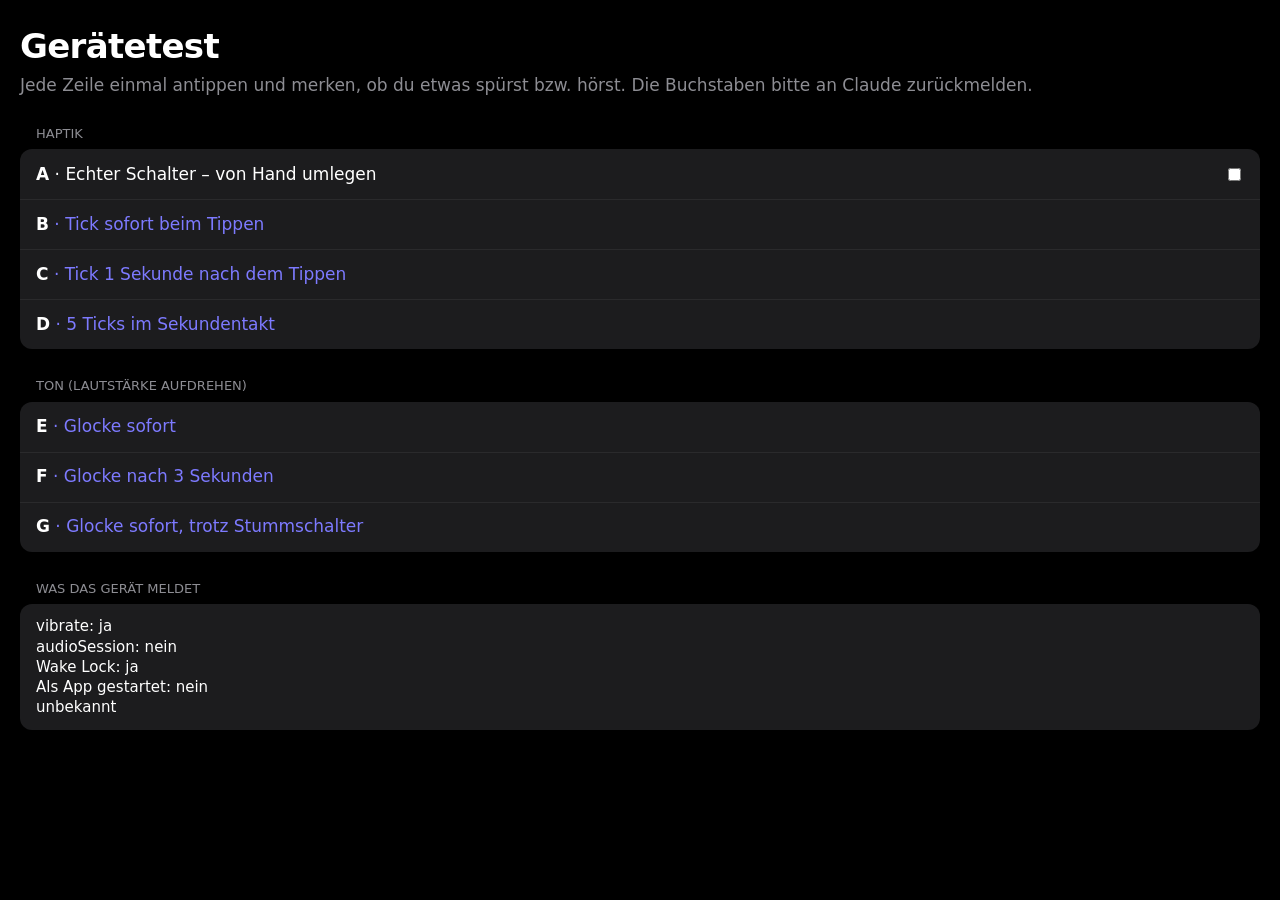
==== test.html @ 72344fc7 "Pruefseite fuer Haptik und Ton am Geraet Co-Authored-By: Claude Opus 5.5 (1M context) <noreply@anthr" ====
<!doctype html>
<html lang="de">
<head>
  <meta charset="utf-8">
  <meta name="viewport" content="width=device-width, initial-scale=1, viewport-fit=cover">
  <meta name="theme-color" content="#000000">
  <title>30 Sekunden – Gerätetest</title>
  <style>
    /* Prüfseite für Haptik und Ton – gehört nicht zum Spiel */
    body {
      margin: 0;
      padding: calc(24px + env(safe-area-inset-top)) 20px calc(24px + env(safe-area-inset-bottom));
      background: #000;
      color: #fff;
      font: 17px/1.35 -apple-system, BlinkMacSystemFont, system-ui, "Segoe UI", sans-serif;
    }
    h1 { margin: 0 0 4px; font-size: 34px; letter-spacing: -0.02em; }
    h2 { margin: 28px 16px 7px; font-size: 13px; font-weight: 400; text-transform: uppercase; color: rgba(235, 235, 245, 0.6); }
    p { margin: 0 0 8px; color: rgba(235, 235, 245, 0.6); }
    .gruppe { background: #1c1c1e; border-radius: 12px; overflow: hidden; }
    .gruppe > * { display: flex; align-items: center; justify-content: space-between; gap: 12px; width: 100%; min-height: 50px; padding: 8px 16px; box-sizing: border-box; }
    .gruppe > * + * { box-shadow: inset 0 0.5px 0 #38383a; }
    button { font: inherit; color: #7d7aff; text-align: left; background: none; border: 0; cursor: pointer; }
    button:active { opacity: 0.5; }
    b { font-weight: 600; color: #fff; }
    #status { padding: 12px 16px; background: #1c1c1e; border-radius: 12px; font-size: 15px; white-space: pre-wrap; }
  </style>
</head>
<body>
  <h1>Gerätetest</h1>
  <p>Jede Zeile einmal antippen und merken, ob du etwas spürst bzw. hörst. Die Buchstaben bitte an Claude zurückmelden.</p>

  <h2>Haptik</h2>
  <div class="gruppe">
    <label><span><b>A</b> · Echter Schalter – von Hand umlegen</span><input type="checkbox" switch></label>
    <button data-test="b"><span><b>B</b> · Tick sofort beim Tippen</span></button>
    <button data-test="c"><span><b>C</b> · Tick 1 Sekunde nach dem Tippen</span></button>
    <button data-test="d"><span><b>D</b> · 5 Ticks im Sekundentakt</span></button>
  </div>

  <h2>Ton (Lautstärke aufdrehen)</h2>
  <div class="gruppe">
    <button data-test="e"><span><b>E</b> · Glocke sofort</span></button>
    <button data-test="f"><span><b>F</b> · Glocke nach 3 Sekunden</span></button>
    <button data-test="g"><span><b>G</b> · Glocke sofort, trotz Stummschalter</span></button>
  </div>

  <h2>Was das Gerät meldet</h2>
  <div id="status"></div>

  <script>
    const status = document.getElementById("status");
    const zeilen = [];
    function melde(text) {
      zeilen.push(text);
      status.textContent = zeilen.slice(-12).join("\n");
    }

    // Derselbe Umweg wie in der App: unsichtbaren iOS-Schalter anlegen und umlegen
    function tick() {
      if (navigator.vibrate) return navigator.vibrate(70);
      const label = document.createElement("label");
      label.style.display = "none";
      const schalter = document.createElement("input");
      schalter.type = "checkbox";
      schalter.setAttribute("switch", "");
      label.appendChild(schalter);
      document.head.appendChild(label);
      label.click();
      label.remove();
    }

    let audio = null;
    function tonBereit() {
      audio = audio || new (window.AudioContext || window.webkitAudioContext)();
      if (audio.state !== "running") audio.resume();
    }
    function glocke() {
      const t = audio.currentTime;
      for (const [frequenz, anteil] of [[880, 1], [1760, 0.5], [2640, 0.3]]) {
        const oszillator = audio.createOscillator();
        const lautstaerke = audio.createGain();
        oszillator.frequency.value = frequenz;
        lautstaerke.gain.setValueAtTime(0.0001, t);
        lautstaerke.gain.exponentialRampToValueAtTime(0.4 * anteil, t + 0.01);
        lautstaerke.gain.exponentialRampToValueAtTime(0.0001, t + 1.6);
        oszillator.connect(lautstaerke).connect(audio.destination);
        oszillator.start(t);
        oszillator.stop(t + 1.7);
      }
      melde("Glocke gespielt – Zustand: " + audio.state);
    }

    const TESTS = {
      b() { tick(); melde("B ausgelöst"); },
      c() { setTimeout(() => { tick(); melde("C ausgelöst"); }, 1000); },
      d() { for (let i = 0; i < 5; i++) setTimeout(() => { tick(); melde("D Tick " + (i + 1)); }, 1000 * (i + 1)); },
      e() { tonBereit(); glocke(); },
      f() { tonBereit(); melde("F: Glocke kommt in 3 Sekunden …"); setTimeout(glocke, 3000); },
      g() {
        if (navigator.audioSession) navigator.audioSession.type = "playback";
        else melde("G: audioSession gibt es auf diesem Gerät nicht");
        tonBereit();
        glocke();
      },
    };
    document.addEventListener("click", (ereignis) => {
      const knopf = ereignis.target.closest("[data-test]");
      if (!knopf) return;
      try {
        TESTS[knopf.dataset.test]();
      } catch (fehler) {
        melde("Fehler bei " + knopf.dataset.test.toUpperCase() + ": " + fehler);
      }
    });

    melde("vibrate: " + (navigator.vibrate ? "ja" : "nein"));
    melde("audioSession: " + (navigator.audioSession ? "ja (" + navigator.audioSession.type + ")" : "nein"));
    melde("Wake Lock: " + (navigator.wakeLock ? "ja" : "nein"));
    melde("Als App gestartet: " + (navigator.standalone ? "ja" : "nein"));
    melde((navigator.userAgent.match(/OS [\d_]+|Version\/[\d.]+/g) || ["unbekannt"]).join(" · "));
  </script>
</body>
</html>
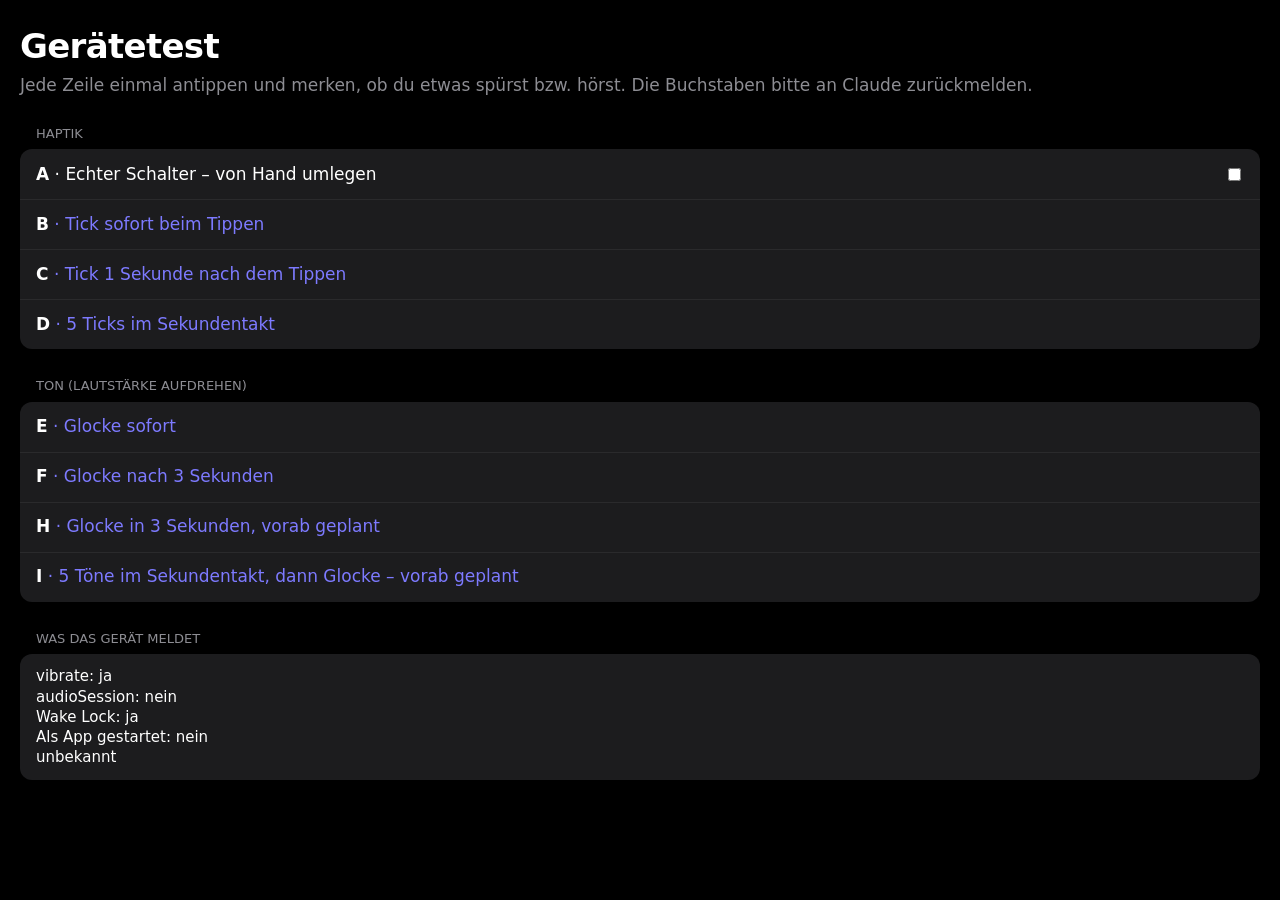
==== commit 236a594d: "Toene vorab einplanen, damit sie auf dem iPhone zu hoeren sind Countdown-Toene, je ein Ton in den le" ====
--- a/test.html
+++ b/test.html
@@ -42,7 +42,8 @@
   <div class="gruppe">
     <button data-test="e"><span><b>E</b> · Glocke sofort</span></button>
     <button data-test="f"><span><b>F</b> · Glocke nach 3 Sekunden</span></button>
-    <button data-test="g"><span><b>G</b> · Glocke sofort, trotz Stummschalter</span></button>
+    <button data-test="h"><span><b>H</b> · Glocke in 3 Sekunden, vorab geplant</span></button>
+    <button data-test="i"><span><b>I</b> · 5 Töne im Sekundentakt, dann Glocke – vorab geplant</span></button>
   </div>
 
   <h2>Was das Gerät meldet</h2>
@@ -75,8 +76,20 @@
       audio = audio || new (window.AudioContext || window.webkitAudioContext)();
       if (audio.state !== "running") audio.resume();
     }
-    function glocke() {
-      const t = audio.currentTime;
+    function piep(in_sekunden) {
+      const t = audio.currentTime + 0.03 + in_sekunden;
+      const oszillator = audio.createOscillator();
+      const lautstaerke = audio.createGain();
+      oszillator.frequency.value = 1100;
+      lautstaerke.gain.setValueAtTime(0.0001, t);
+      lautstaerke.gain.exponentialRampToValueAtTime(0.3, t + 0.01);
+      lautstaerke.gain.exponentialRampToValueAtTime(0.0001, t + 0.09);
+      oszillator.connect(lautstaerke).connect(audio.destination);
+      oszillator.start(t);
+      oszillator.stop(t + 0.2);
+    }
+    function glocke(in_sekunden = 0) {
+      const t = audio.currentTime + 0.03 + in_sekunden;
       for (const [frequenz, anteil] of [[880, 1], [1760, 0.5], [2640, 0.3]]) {
         const oszillator = audio.createOscillator();
         const lautstaerke = audio.createGain();
@@ -88,7 +101,7 @@
         oszillator.start(t);
         oszillator.stop(t + 1.7);
       }
-      melde("Glocke gespielt – Zustand: " + audio.state);
+      melde("Glocke " + (in_sekunden ? "eingeplant" : "gespielt") + " – Zustand: " + audio.state);
     }
 
     const TESTS = {
@@ -97,11 +110,12 @@
       d() { for (let i = 0; i < 5; i++) setTimeout(() => { tick(); melde("D Tick " + (i + 1)); }, 1000 * (i + 1)); },
       e() { tonBereit(); glocke(); },
       f() { tonBereit(); melde("F: Glocke kommt in 3 Sekunden …"); setTimeout(glocke, 3000); },
-      g() {
-        if (navigator.audioSession) navigator.audioSession.type = "playback";
-        else melde("G: audioSession gibt es auf diesem Gerät nicht");
+      h() { tonBereit(); glocke(3); melde("H: Glocke ist für in 3 Sekunden eingeplant"); },
+      i() {
         tonBereit();
-        glocke();
+        for (let s = 0; s < 5; s++) piep(s);
+        glocke(5);
+        melde("I: 5 Töne und Glocke eingeplant");
       },
     };
     document.addEventListener("click", (ereignis) => {
